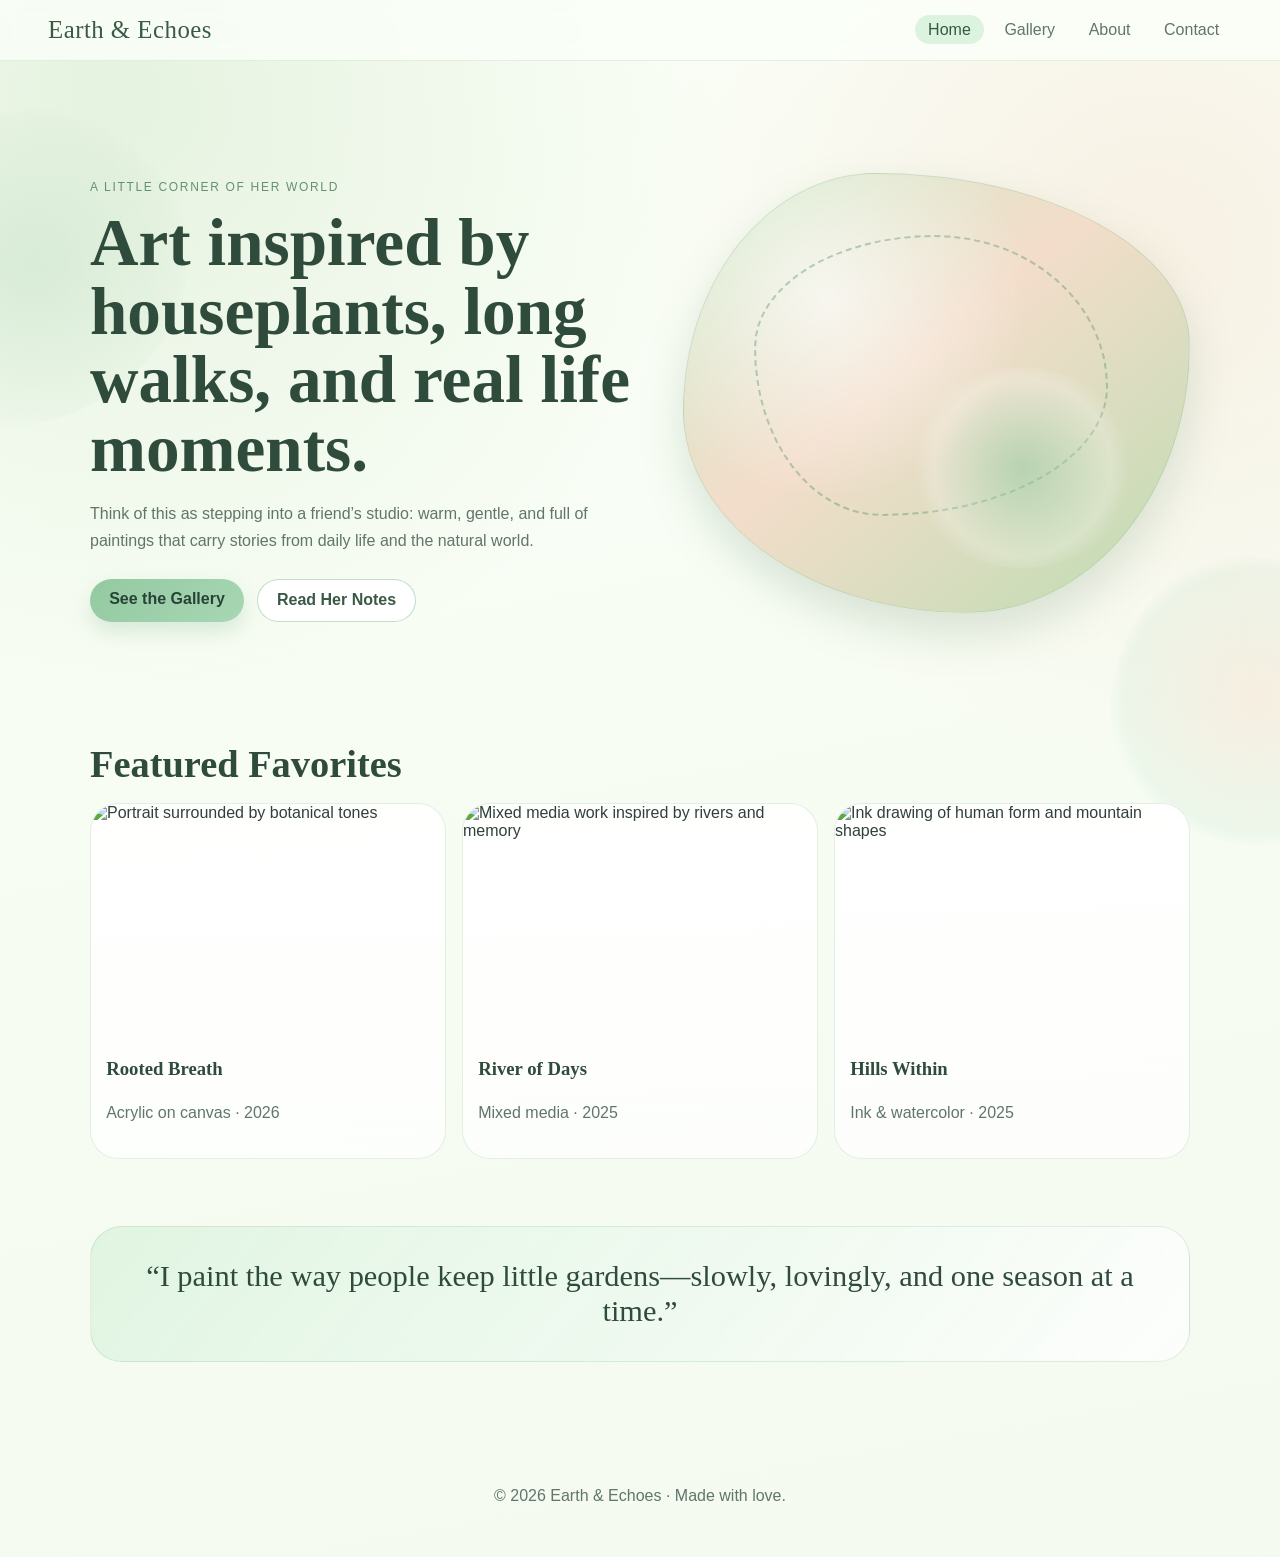
==== index.html @ 9827f24f "Shift portfolio to a homey, airy, plant-inspired aesthetic" ====
<!DOCTYPE html>
<html lang="en">
  <head>
    <meta charset="UTF-8" />
    <meta name="viewport" content="width=device-width, initial-scale=1.0" />
    <title>Earth & Echoes | Art Portfolio</title>
    <link rel="stylesheet" href="style.css" />
  </head>
  <body>
    <header class="site-header">
      <a class="logo" href="index.html">Earth & Echoes</a>
      <button class="menu-toggle" aria-expanded="false" aria-label="Toggle navigation">☰</button>
      <nav class="site-nav">
        <a href="index.html" aria-current="page">Home</a>
        <a href="gallery.html">Gallery</a>
        <a href="about.html">About</a>
        <a href="contact.html">Contact</a>
      </nav>
    </header>

    <main>
      <section class="hero section reveal">
        <div class="hero-content">
          <p class="eyebrow">A little corner of her world</p>
          <h1>Art inspired by houseplants, long walks, and real life moments.</h1>
          <p>
            Think of this as stepping into a friend’s studio: warm, gentle, and full of
            paintings that carry stories from daily life and the natural world.
          </p>
          <div class="hero-actions">
            <a class="button" href="gallery.html">See the Gallery</a>
            <a class="button ghost" href="about.html">Read Her Notes</a>
          </div>
        </div>
        <div class="hero-art" aria-hidden="true"></div>
      </section>

      <section class="section reveal">
        <h2>Featured Favorites</h2>
        <div class="card-grid">
          <article class="card">
            <img src="https://images.unsplash.com/photo-1523419409543-a5e549c1c0f1?auto=format&fit=crop&w=900&q=80" alt="Portrait surrounded by botanical tones" />
            <div class="card-body">
              <h3>Rooted Breath</h3>
              <p>Acrylic on canvas · 2026</p>
            </div>
          </article>
          <article class="card">
            <img src="https://images.unsplash.com/photo-1513366208864-87536b8bd7b4?auto=format&fit=crop&w=900&q=80" alt="Mixed media work inspired by rivers and memory" />
            <div class="card-body">
              <h3>River of Days</h3>
              <p>Mixed media · 2025</p>
            </div>
          </article>
          <article class="card">
            <img src="https://images.unsplash.com/photo-1460661419201-fd4cecdf8a8b?auto=format&fit=crop&w=900&q=80" alt="Ink drawing of human form and mountain shapes" />
            <div class="card-body">
              <h3>Hills Within</h3>
              <p>Ink & watercolor · 2025</p>
            </div>
          </article>
        </div>
      </section>

      <section class="section quote reveal">
        <blockquote>
          “I paint the way people keep little gardens—slowly, lovingly, and one season at a time.”
        </blockquote>
      </section>
    </main>

    <footer class="site-footer">
      <p>© 2026 Earth & Echoes · Made with love.</p>
    </footer>

    <script src="script.js"></script>
  </body>
</html>
---- style.css ----
:root {
  --bg: #f4faef;
  --bg-soft: #fbfff8;
  --panel: rgba(255, 255, 255, 0.76);
  --panel-strong: rgba(255, 255, 255, 0.9);
  --text: #30403a;
  --muted: #61756b;
  --accent: #93c9a1;
  --accent-deep: #69a87f;
  --accent-soft: #dcf3df;
  --leaf: #87bb74;
  --flower: #f5dcc8;
}

* {
  box-sizing: border-box;
}

body {
  margin: 0;
  font-family: "Nunito", "Segoe UI", sans-serif;
  background:
    radial-gradient(circle at 9% 6%, rgba(135, 187, 116, 0.18), transparent 33%),
    radial-gradient(circle at 90% 16%, rgba(245, 220, 200, 0.4), transparent 30%),
    linear-gradient(170deg, var(--bg-soft), var(--bg));
  color: var(--text);
  min-height: 100vh;
  overflow-x: hidden;
}

body::before,
body::after {
  content: "";
  position: fixed;
  z-index: -1;
  pointer-events: none;
}

body::before {
  width: 320px;
  height: 320px;
  left: -130px;
  top: 12vh;
  background: radial-gradient(circle, rgba(147, 201, 161, 0.22) 0%, rgba(147, 201, 161, 0.05) 65%, transparent 72%);
  border-radius: 58% 42% 61% 39% / 43% 44% 56% 57%;
  animation: floaty 14s ease-in-out infinite alternate;
}

body::after {
  width: 290px;
  height: 290px;
  right: -120px;
  bottom: 6vh;
  background: radial-gradient(circle, rgba(245, 220, 200, 0.4) 0%, rgba(147, 201, 161, 0.1) 64%, transparent 72%);
  border-radius: 45% 55% 47% 53% / 55% 40% 60% 45%;
  animation: floaty 16s ease-in-out infinite alternate-reverse;
}

.site-header {
  position: sticky;
  top: 0;
  z-index: 25;
  display: flex;
  align-items: center;
  justify-content: space-between;
  gap: 1rem;
  padding: 0.95rem clamp(1rem, 4vw, 3rem);
  background: rgba(251, 255, 248, 0.82);
  backdrop-filter: blur(10px);
  border-bottom: 1px solid rgba(105, 168, 127, 0.17);
}

.logo {
  color: #3a5a45;
  text-decoration: none;
  font-family: "Cormorant Garamond", Georgia, serif;
  font-size: 1.55rem;
  letter-spacing: 0.02em;
}

.menu-toggle {
  display: none;
  border: 1px solid rgba(105, 168, 127, 0.4);
  background: #ffffff;
  color: #3f5f4a;
  border-radius: 999px;
  padding: 0.35rem 0.7rem;
}

.site-nav {
  display: flex;
  gap: 0.5rem;
}

.site-nav a {
  text-decoration: none;
  color: var(--muted);
  padding: 0.35rem 0.8rem;
  border-radius: 999px;
  transition: background-color 0.2s ease, color 0.2s ease;
}

.site-nav a[aria-current="page"],
.site-nav a:hover {
  color: #355746;
  background: var(--accent-soft);
}

main {
  padding: 0 clamp(1rem, 4vw, 3rem) 4rem;
}

.section {
  max-width: 1100px;
  margin: 0 auto;
  padding: 3.2rem 0 1rem;
}

.hero {
  display: grid;
  grid-template-columns: 1.05fr 0.95fr;
  gap: 2rem;
  align-items: center;
  min-height: 70vh;
}

.eyebrow {
  text-transform: uppercase;
  letter-spacing: 0.14em;
  color: #659172;
  font-size: 0.75rem;
}

h1,
h2,
h3,
blockquote {
  font-family: "Cormorant Garamond", Georgia, serif;
  color: #2f4b3c;
}

h1 {
  font-size: clamp(2.2rem, 6vw, 4.2rem);
  line-height: 1.02;
  margin: 0.35rem 0 0.9rem;
}

h2 {
  margin: 0 0 0.4rem;
  font-size: clamp(1.75rem, 3vw, 2.4rem);
}

p {
  color: var(--muted);
  line-height: 1.72;
}

.hero-art {
  height: min(66vw, 440px);
  border-radius: 38% 62% 44% 56% / 54% 39% 61% 46%;
  background:
    radial-gradient(circle at 28% 28%, rgba(255, 255, 255, 0.7), transparent 42%),
    linear-gradient(140deg, #cdeccb 0%, #f3ddca 44%, #bcdcb2 100%);
  position: relative;
  border: 1px solid rgba(105, 168, 127, 0.2);
  box-shadow: 0 20px 44px rgba(111, 149, 122, 0.24);
  animation: sway 8s ease-in-out infinite;
}

.hero-art::before,
.hero-art::after {
  content: "";
  position: absolute;
}

.hero-art::before {
  inset: 14% 16% 22% 14%;
  border-radius: 51% 49% 64% 36% / 40% 54% 46% 60%;
  border: 2px dashed rgba(103, 152, 117, 0.45);
}

.hero-art::after {
  width: 46%;
  height: 46%;
  right: 10%;
  bottom: 10%;
  border-radius: 50%;
  background: radial-gradient(circle, rgba(147, 201, 161, 0.5) 0%, rgba(255, 255, 255, 0.2) 58%, transparent 70%);
}

.hero-actions {
  margin-top: 1.5rem;
  display: flex;
  gap: 0.8rem;
  flex-wrap: wrap;
}

.button {
  display: inline-block;
  text-decoration: none;
  border: none;
  border-radius: 999px;
  padding: 0.72rem 1.2rem;
  font-weight: 700;
  background: linear-gradient(135deg, var(--accent), #a7d7b3);
  color: #274336;
  box-shadow: 0 10px 20px rgba(129, 184, 145, 0.25);
  cursor: pointer;
}

.button.ghost {
  background: #ffffff;
  border: 1px solid rgba(105, 168, 127, 0.4);
  color: #3a5a45;
  box-shadow: none;
}

.card-grid {
  margin-top: 1.1rem;
  display: grid;
  grid-template-columns: repeat(auto-fit, minmax(220px, 1fr));
  gap: 1rem;
}

.card {
  background: linear-gradient(180deg, var(--panel-strong), var(--panel));
  border: 1px solid rgba(105, 168, 127, 0.18);
  border-radius: 28px;
  overflow: hidden;
  transition: transform 0.25s ease, box-shadow 0.25s ease;
}

.card:hover {
  transform: translateY(-4px);
  box-shadow: 0 16px 30px rgba(133, 171, 142, 0.2);
}

.card img {
  width: 100%;
  height: 220px;
  object-fit: cover;
  display: block;
}

.card-body {
  padding: 0.95rem;
}

.quote {
  text-align: center;
}

blockquote {
  margin: 0;
  padding: 2rem;
  background: linear-gradient(130deg, rgba(220, 243, 223, 0.85), rgba(255, 255, 255, 0.75));
  border: 1px solid rgba(105, 168, 127, 0.2);
  border-radius: 32px;
  font-size: clamp(1.3rem, 2.6vw, 1.9rem);
}

.filters {
  margin: 1rem 0;
  display: flex;
  gap: 0.6rem;
  flex-wrap: wrap;
}

.filter {
  border: 1px solid rgba(105, 168, 127, 0.3);
  background: rgba(255, 255, 255, 0.9);
  color: #3a5a45;
  border-radius: 999px;
  padding: 0.5rem 0.95rem;
}

.filter.active {
  background: linear-gradient(135deg, var(--accent), #a7d7b3);
  color: #274336;
}

.gallery-item.hidden {
  display: none;
}

.about-layout,
.contact-layout {
  display: grid;
  grid-template-columns: 1.1fr 0.9fr;
  gap: 1.4rem;
}

.about-card,
.contact-form {
  background: var(--panel-strong);
  border: 1px solid rgba(105, 168, 127, 0.2);
  border-radius: 24px;
  padding: 1rem;
}

.about-card ul {
  padding-left: 1rem;
  color: var(--muted);
  line-height: 1.8;
}

.contact-form {
  display: grid;
  gap: 0.9rem;
}

input,
textarea {
  width: 100%;
  margin-top: 0.35rem;
  border-radius: 14px;
  border: 1px solid rgba(105, 168, 127, 0.25);
  background: #fcfffb;
  color: #2f4b3c;
  padding: 0.7rem;
}

.site-footer {
  text-align: center;
  padding: 1.5rem 1rem 2rem;
  color: #557264;
}

.reveal {
  opacity: 0;
  transform: translateY(22px);
  transition: opacity 0.8s ease, transform 0.8s ease;
}

.reveal.visible {
  opacity: 1;
  transform: translateY(0);
}

@keyframes floaty {
  from {
    transform: translateY(0) rotate(0deg);
  }
  to {
    transform: translateY(-14px) rotate(8deg);
  }
}

@keyframes sway {
  0%,
  100% {
    border-radius: 38% 62% 44% 56% / 54% 39% 61% 46%;
  }
  50% {
    border-radius: 46% 54% 56% 44% / 44% 56% 44% 56%;
  }
}

@media (max-width: 860px) {
  .menu-toggle {
    display: inline-block;
  }

  .site-nav {
    position: absolute;
    top: 68px;
    right: 1rem;
    flex-direction: column;
    background: rgba(251, 255, 248, 0.98);
    border: 1px solid rgba(105, 168, 127, 0.22);
    border-radius: 20px;
    padding: 0.75rem;
    display: none;
  }

  .site-nav.open {
    display: flex;
  }

  .hero,
  .about-layout,
  .contact-layout {
    grid-template-columns: 1fr;
  }

  .hero-art {
    max-width: 520px;
    margin-inline: auto;
  }
}
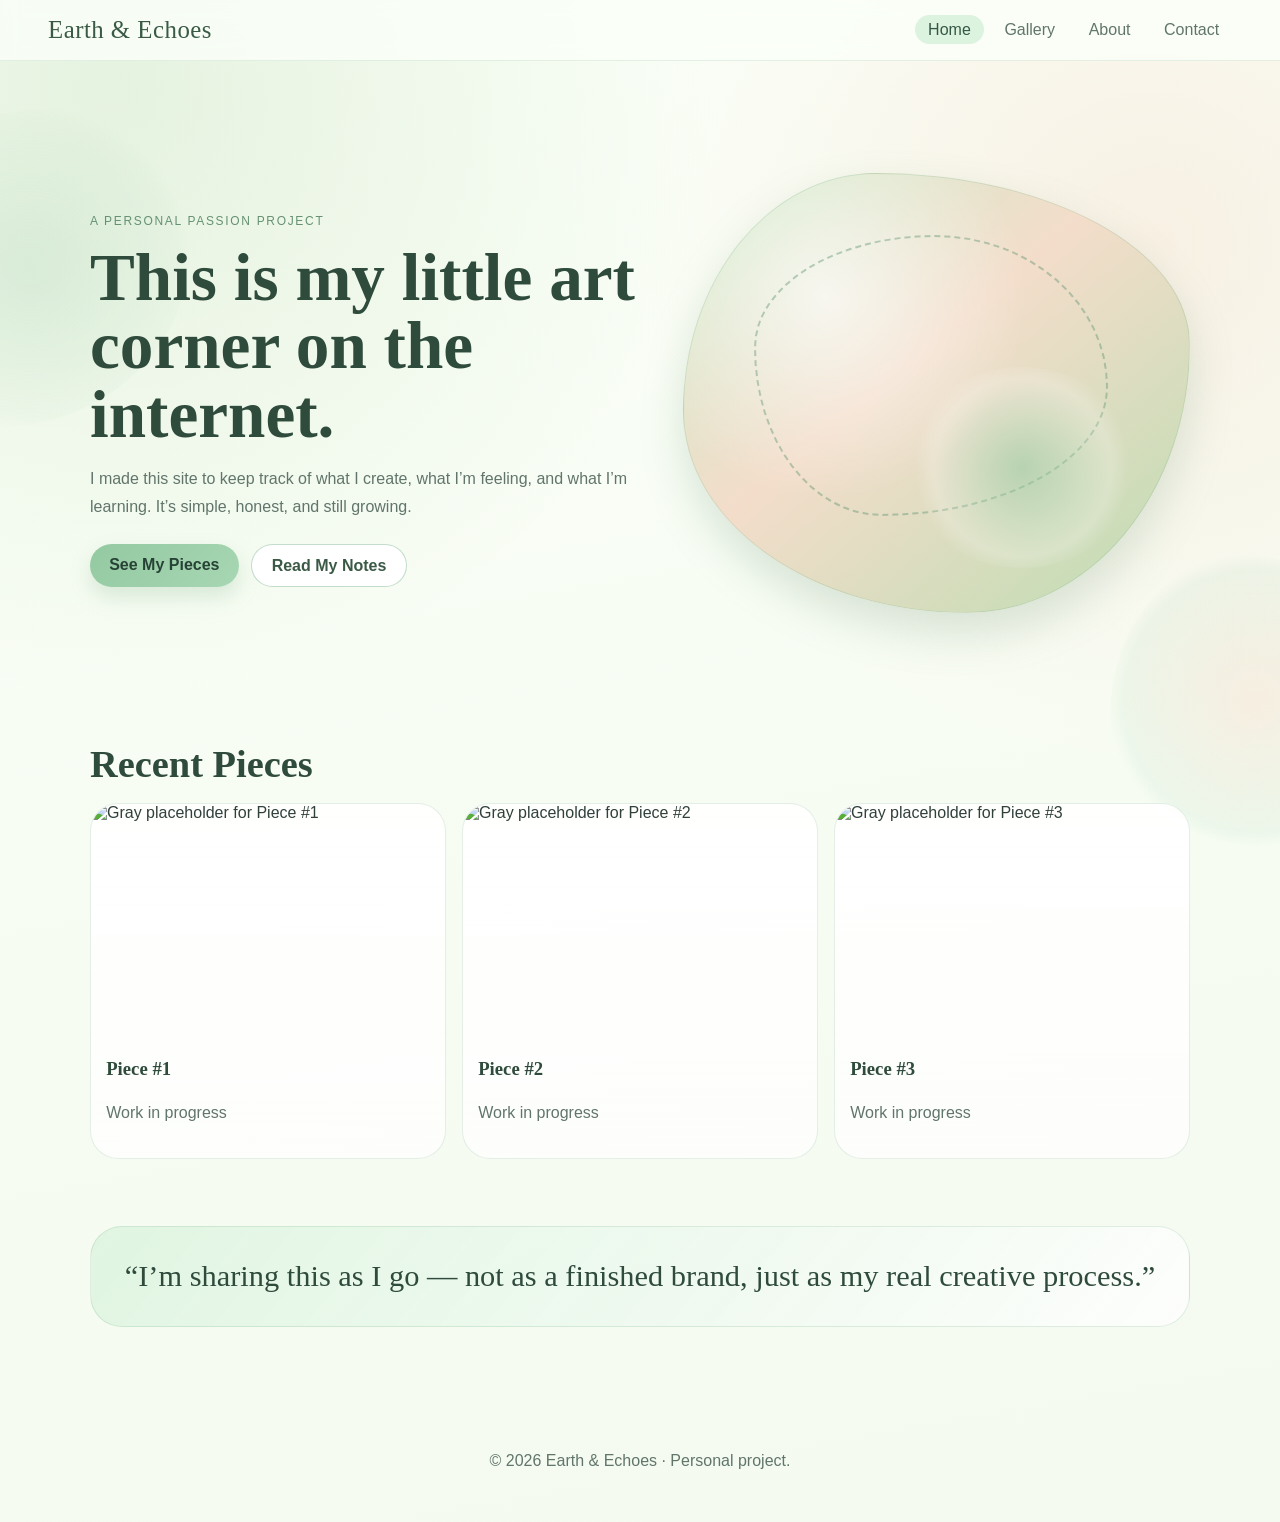
==== commit 70a88690: "Replace filler art with placeholders and simplify site voice" ====
--- a/index.html
+++ b/index.html
@@ -3,7 +3,7 @@
   <head>
     <meta charset="UTF-8" />
     <meta name="viewport" content="width=device-width, initial-scale=1.0" />
-    <title>Earth & Echoes | Art Portfolio</title>
+    <title>Earth & Echoes | Art Journal</title>
     <link rel="stylesheet" href="style.css" />
   </head>
   <body>
@@ -21,42 +21,42 @@
     <main>
       <section class="hero section reveal">
         <div class="hero-content">
-          <p class="eyebrow">A little corner of her world</p>
-          <h1>Art inspired by houseplants, long walks, and real life moments.</h1>
+          <p class="eyebrow">A personal passion project</p>
+          <h1>This is my little art corner on the internet.</h1>
           <p>
-            Think of this as stepping into a friend’s studio: warm, gentle, and full of
-            paintings that carry stories from daily life and the natural world.
+            I made this site to keep track of what I create, what I’m feeling, and what I’m learning.
+            It’s simple, honest, and still growing.
           </p>
           <div class="hero-actions">
-            <a class="button" href="gallery.html">See the Gallery</a>
-            <a class="button ghost" href="about.html">Read Her Notes</a>
+            <a class="button" href="gallery.html">See My Pieces</a>
+            <a class="button ghost" href="about.html">Read My Notes</a>
           </div>
         </div>
         <div class="hero-art" aria-hidden="true"></div>
       </section>
 
       <section class="section reveal">
-        <h2>Featured Favorites</h2>
+        <h2>Recent Pieces</h2>
         <div class="card-grid">
           <article class="card">
-            <img src="https://images.unsplash.com/photo-1523419409543-a5e549c1c0f1?auto=format&fit=crop&w=900&q=80" alt="Portrait surrounded by botanical tones" />
+            <img src="https://placehold.co/900x700/d3d3d3/6b6b6b?text=Piece+%231" alt="Gray placeholder for Piece #1" />
             <div class="card-body">
-              <h3>Rooted Breath</h3>
-              <p>Acrylic on canvas · 2026</p>
+              <h3>Piece #1</h3>
+              <p>Work in progress</p>
             </div>
           </article>
           <article class="card">
-            <img src="https://images.unsplash.com/photo-1513366208864-87536b8bd7b4?auto=format&fit=crop&w=900&q=80" alt="Mixed media work inspired by rivers and memory" />
+            <img src="https://placehold.co/900x700/d3d3d3/6b6b6b?text=Piece+%232" alt="Gray placeholder for Piece #2" />
             <div class="card-body">
-              <h3>River of Days</h3>
-              <p>Mixed media · 2025</p>
+              <h3>Piece #2</h3>
+              <p>Work in progress</p>
             </div>
           </article>
           <article class="card">
-            <img src="https://images.unsplash.com/photo-1460661419201-fd4cecdf8a8b?auto=format&fit=crop&w=900&q=80" alt="Ink drawing of human form and mountain shapes" />
+            <img src="https://placehold.co/900x700/d3d3d3/6b6b6b?text=Piece+%233" alt="Gray placeholder for Piece #3" />
             <div class="card-body">
-              <h3>Hills Within</h3>
-              <p>Ink & watercolor · 2025</p>
+              <h3>Piece #3</h3>
+              <p>Work in progress</p>
             </div>
           </article>
         </div>
@@ -64,13 +64,13 @@
 
       <section class="section quote reveal">
         <blockquote>
-          “I paint the way people keep little gardens—slowly, lovingly, and one season at a time.”
+          “I’m sharing this as I go — not as a finished brand, just as my real creative process.”
         </blockquote>
       </section>
     </main>
 
     <footer class="site-footer">
-      <p>© 2026 Earth & Echoes · Made with love.</p>
+      <p>© 2026 Earth & Echoes · Personal project.</p>
     </footer>
 
     <script src="script.js"></script>
--- a/style.css
+++ b/style.css
@@ -283,6 +283,57 @@
   display: none;
 }
 
+
+.card-link {
+  display: block;
+  text-decoration: none;
+  color: inherit;
+}
+
+.card-link .card-body p {
+  color: #4f6a5b;
+  font-weight: 600;
+}
+
+.back-link {
+  display: inline-block;
+  margin-bottom: 0.8rem;
+  color: #4e775f;
+  text-decoration: none;
+  font-weight: 700;
+}
+
+.artwork-layout h1 {
+  margin-bottom: 1.2rem;
+}
+
+.artwork-grid {
+  display: grid;
+  grid-template-columns: 1.05fr 0.95fr;
+  gap: 1.2rem;
+}
+
+.artwork-image-wrap,
+.artwork-notes {
+  background: var(--panel-strong);
+  border: 1px solid rgba(105, 168, 127, 0.2);
+  border-radius: 24px;
+  padding: 0.9rem;
+}
+
+.artwork-image-wrap img {
+  width: 100%;
+  border-radius: 16px;
+  display: block;
+  object-fit: cover;
+  max-height: 620px;
+}
+
+.artwork-notes h2 {
+  margin-top: 0.1rem;
+  margin-bottom: 0.5rem;
+}
+
 .about-layout,
 .contact-layout {
   display: grid;
@@ -379,7 +430,8 @@
 
   .hero,
   .about-layout,
-  .contact-layout {
+  .contact-layout,
+  .artwork-grid {
     grid-template-columns: 1fr;
   }
 
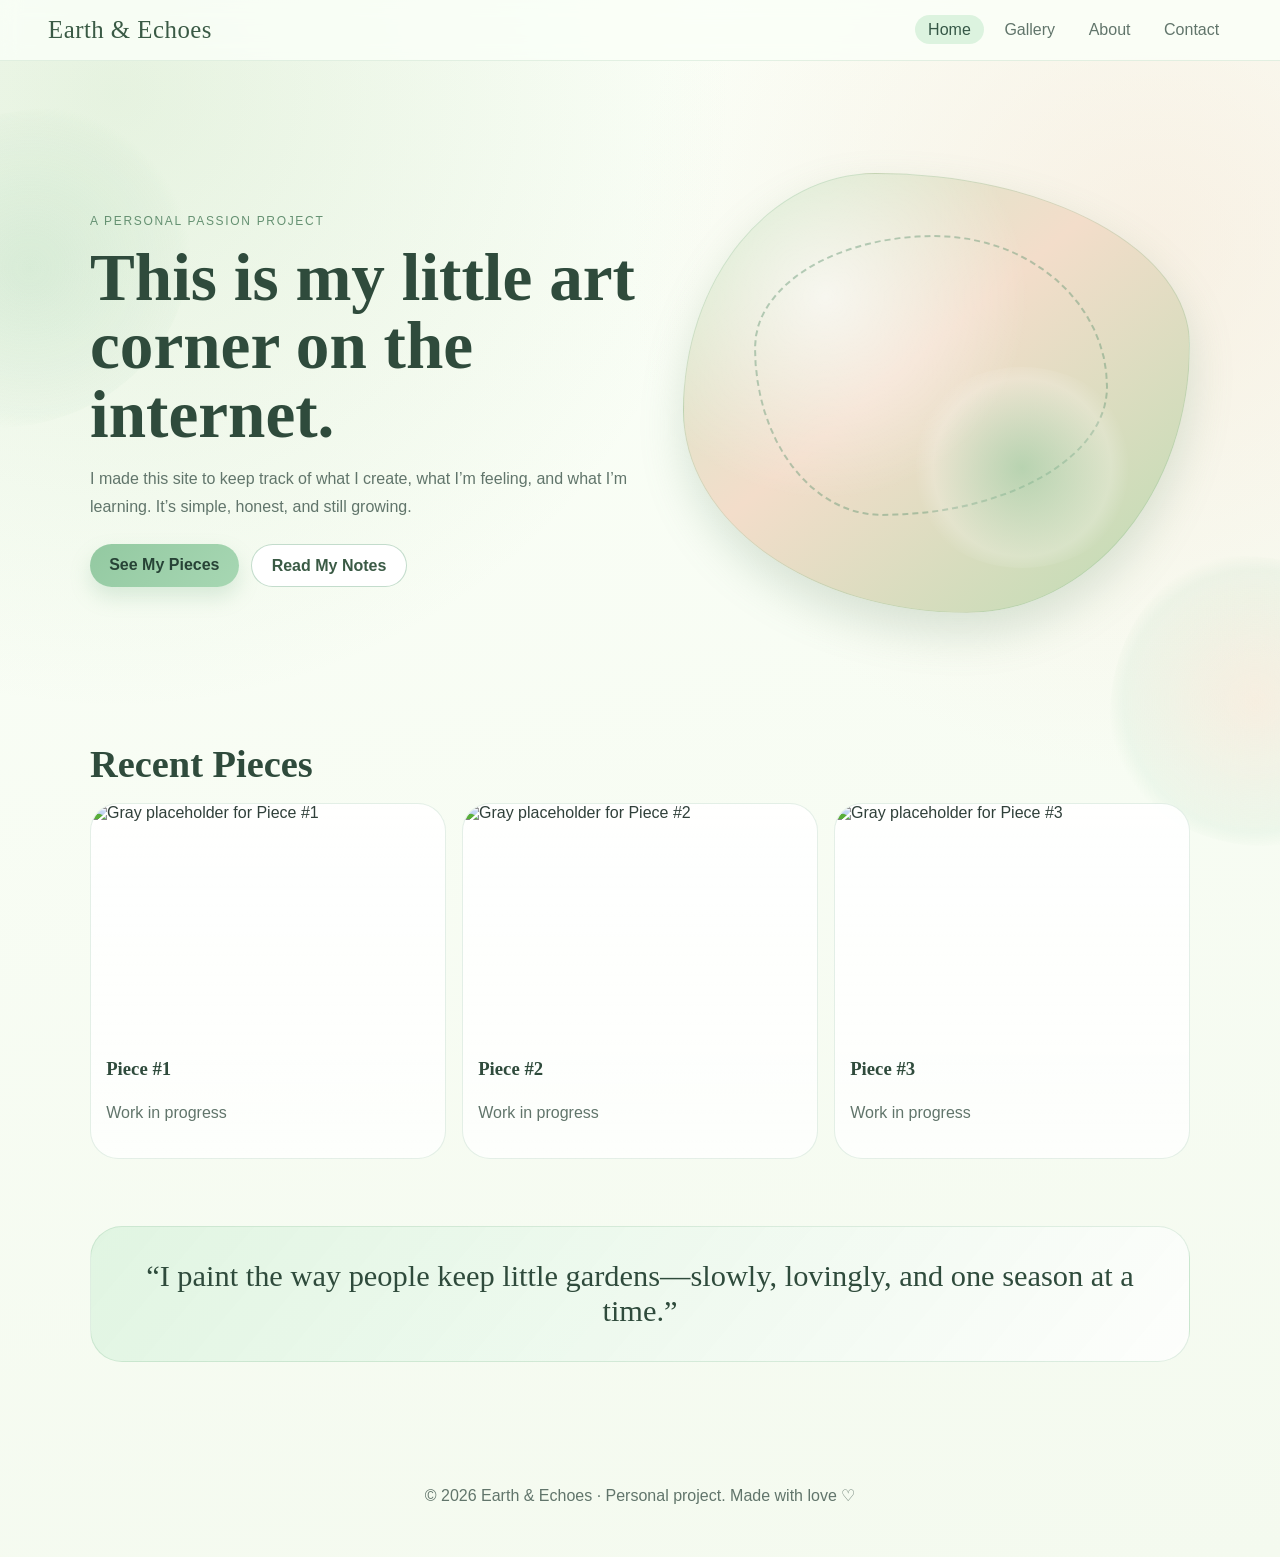
==== commit 1facd2e4: "Merge branch 'main' into codex/create-art-portfolio-web-page" ====
--- a/index.html
+++ b/index.html
@@ -64,13 +64,13 @@
 
       <section class="section quote reveal">
         <blockquote>
-          “I’m sharing this as I go — not as a finished brand, just as my real creative process.”
+          “I paint the way people keep little gardens—slowly, lovingly, and one season at a time.”
         </blockquote>
       </section>
     </main>
 
     <footer class="site-footer">
-      <p>© 2026 Earth & Echoes · Personal project.</p>
+      <p>© 2026 Earth & Echoes · Personal project. Made with love ♡</p>
     </footer>
 
     <script src="script.js"></script>
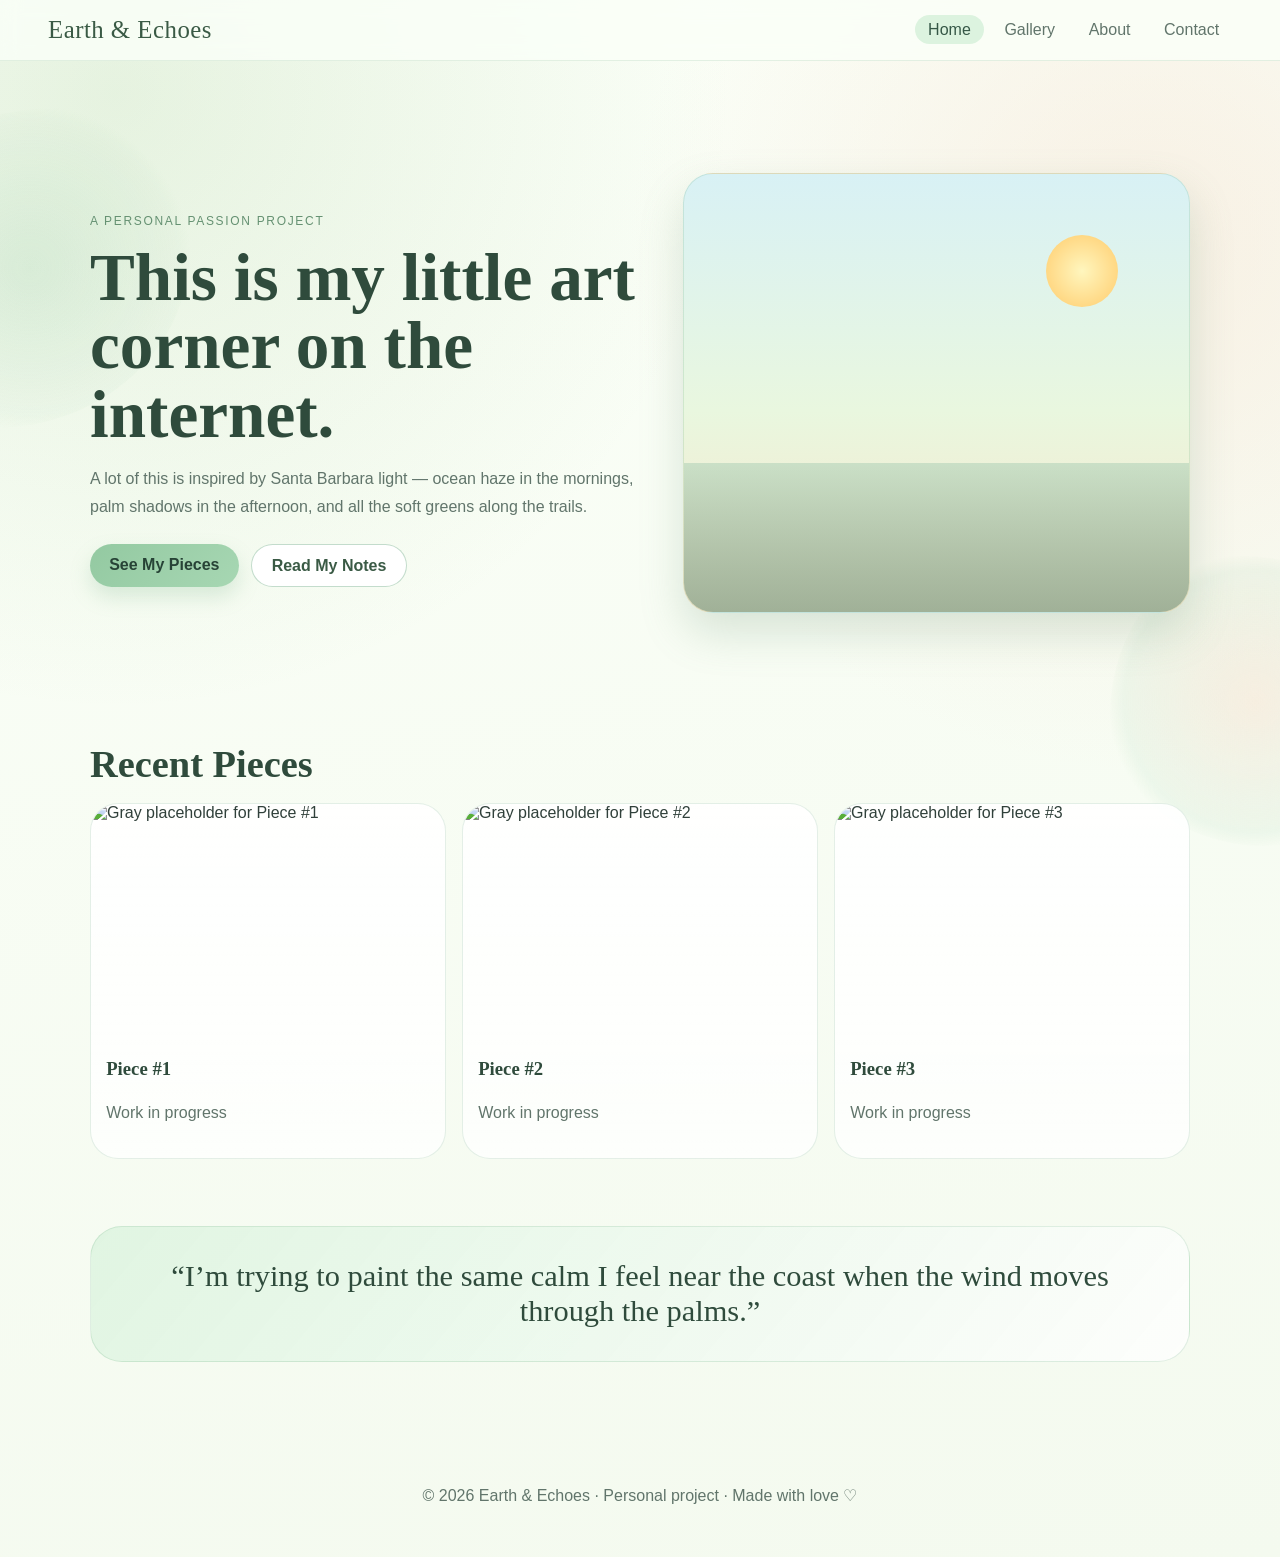
==== commit 2f7ab16f: "Use tropical palm clipart hero, add greenery accents, and unify footer tagline" ====
--- a/index.html
+++ b/index.html
@@ -24,15 +24,21 @@
           <p class="eyebrow">A personal passion project</p>
           <h1>This is my little art corner on the internet.</h1>
           <p>
-            I made this site to keep track of what I create, what I’m feeling, and what I’m learning.
-            It’s simple, honest, and still growing.
+            A lot of this is inspired by Santa Barbara light — ocean haze in the mornings,
+            palm shadows in the afternoon, and all the soft greens along the trails.
           </p>
           <div class="hero-actions">
             <a class="button" href="gallery.html">See My Pieces</a>
             <a class="button ghost" href="about.html">Read My Notes</a>
           </div>
         </div>
-        <div class="hero-art" aria-hidden="true"></div>
+        <div class="hero-art" aria-hidden="true">
+          <span class="sun"></span>
+          <img class="palm-clipart" src="https://www.svgrepo.com/show/530671/palm-tree.svg" alt="" />
+          <img class="leaf-clipart leaf-a" src="https://www.svgrepo.com/show/475682/leaf.svg" alt="" />
+          <img class="leaf-clipart leaf-b" src="https://www.svgrepo.com/show/475682/leaf.svg" alt="" />
+          <span class="horizon"></span>
+        </div>
       </section>
 
       <section class="section reveal">
@@ -64,13 +70,13 @@
 
       <section class="section quote reveal">
         <blockquote>
-          “I paint the way people keep little gardens—slowly, lovingly, and one season at a time.”
+          “I’m trying to paint the same calm I feel near the coast when the wind moves through the palms.”
         </blockquote>
       </section>
     </main>
 
     <footer class="site-footer">
-      <p>© 2026 Earth & Echoes · Personal project. Made with love ♡</p>
+      <p>© 2026 Earth & Echoes · Personal project · Made with love ♡</p>
     </footer>
 
     <script src="script.js"></script>
--- a/style.css
+++ b/style.css
@@ -108,6 +108,33 @@
 
 main {
   padding: 0 clamp(1rem, 4vw, 3rem) 4rem;
+  position: relative;
+}
+
+main::before,
+main::after {
+  content: "";
+  position: fixed;
+  width: 170px;
+  height: 170px;
+  pointer-events: none;
+  z-index: -1;
+  opacity: 0.35;
+  background-image: url("https://www.svgrepo.com/show/475682/leaf.svg");
+  background-size: contain;
+  background-repeat: no-repeat;
+}
+
+main::before {
+  left: 10px;
+  bottom: 90px;
+  transform: rotate(-10deg);
+}
+
+main::after {
+  right: 12px;
+  top: 130px;
+  transform: rotate(16deg) scaleX(-1);
 }
 
 .section {
@@ -157,35 +184,57 @@
 
 .hero-art {
   height: min(66vw, 440px);
-  border-radius: 38% 62% 44% 56% / 54% 39% 61% 46%;
-  background:
-    radial-gradient(circle at 28% 28%, rgba(255, 255, 255, 0.7), transparent 42%),
-    linear-gradient(140deg, #cdeccb 0%, #f3ddca 44%, #bcdcb2 100%);
+  border-radius: 30px;
+  background: linear-gradient(180deg, #d8f1f5 0%, #e9f7df 54%, #f8e5c9 100%);
   position: relative;
   border: 1px solid rgba(105, 168, 127, 0.2);
   box-shadow: 0 20px 44px rgba(111, 149, 122, 0.24);
-  animation: sway 8s ease-in-out infinite;
-}
-
-.hero-art::before,
-.hero-art::after {
-  content: "";
+  overflow: hidden;
+}
+
+.hero-art .sun {
   position: absolute;
-}
-
-.hero-art::before {
-  inset: 14% 16% 22% 14%;
-  border-radius: 51% 49% 64% 36% / 40% 54% 46% 60%;
-  border: 2px dashed rgba(103, 152, 117, 0.45);
-}
-
-.hero-art::after {
-  width: 46%;
-  height: 46%;
+  top: 14%;
+  right: 14%;
+  width: 72px;
+  height: 72px;
+  border-radius: 50%;
+  background: radial-gradient(circle, #fff6be 0%, #ffd884 70%);
+}
+
+.hero-art .horizon {
+  position: absolute;
+  left: 0;
+  right: 0;
+  bottom: 0;
+  height: 34%;
+  background: linear-gradient(180deg, rgba(98, 168, 143, 0.25), rgba(88, 134, 111, 0.55));
+}
+
+.hero-art .palm-clipart {
+  position: absolute;
+  width: 185px;
+  left: 38%;
+  bottom: 13%;
+  filter: drop-shadow(0 8px 8px rgba(0, 0, 0, 0.1));
+}
+
+.hero-art .leaf-clipart {
+  position: absolute;
+  width: 86px;
+  opacity: 0.75;
+}
+
+.hero-art .leaf-a {
+  left: 8%;
+  bottom: 26%;
+  transform: rotate(-16deg);
+}
+
+.hero-art .leaf-b {
   right: 10%;
-  bottom: 10%;
-  border-radius: 50%;
-  background: radial-gradient(circle, rgba(147, 201, 161, 0.5) 0%, rgba(255, 255, 255, 0.2) 58%, transparent 70%);
+  top: 34%;
+  transform: rotate(22deg) scaleX(-1);
 }
 
 .hero-actions {
@@ -397,16 +446,6 @@
   }
 }
 
-@keyframes sway {
-  0%,
-  100% {
-    border-radius: 38% 62% 44% 56% / 54% 39% 61% 46%;
-  }
-  50% {
-    border-radius: 46% 54% 56% 44% / 44% 56% 44% 56%;
-  }
-}
-
 @media (max-width: 860px) {
   .menu-toggle {
     display: inline-block;
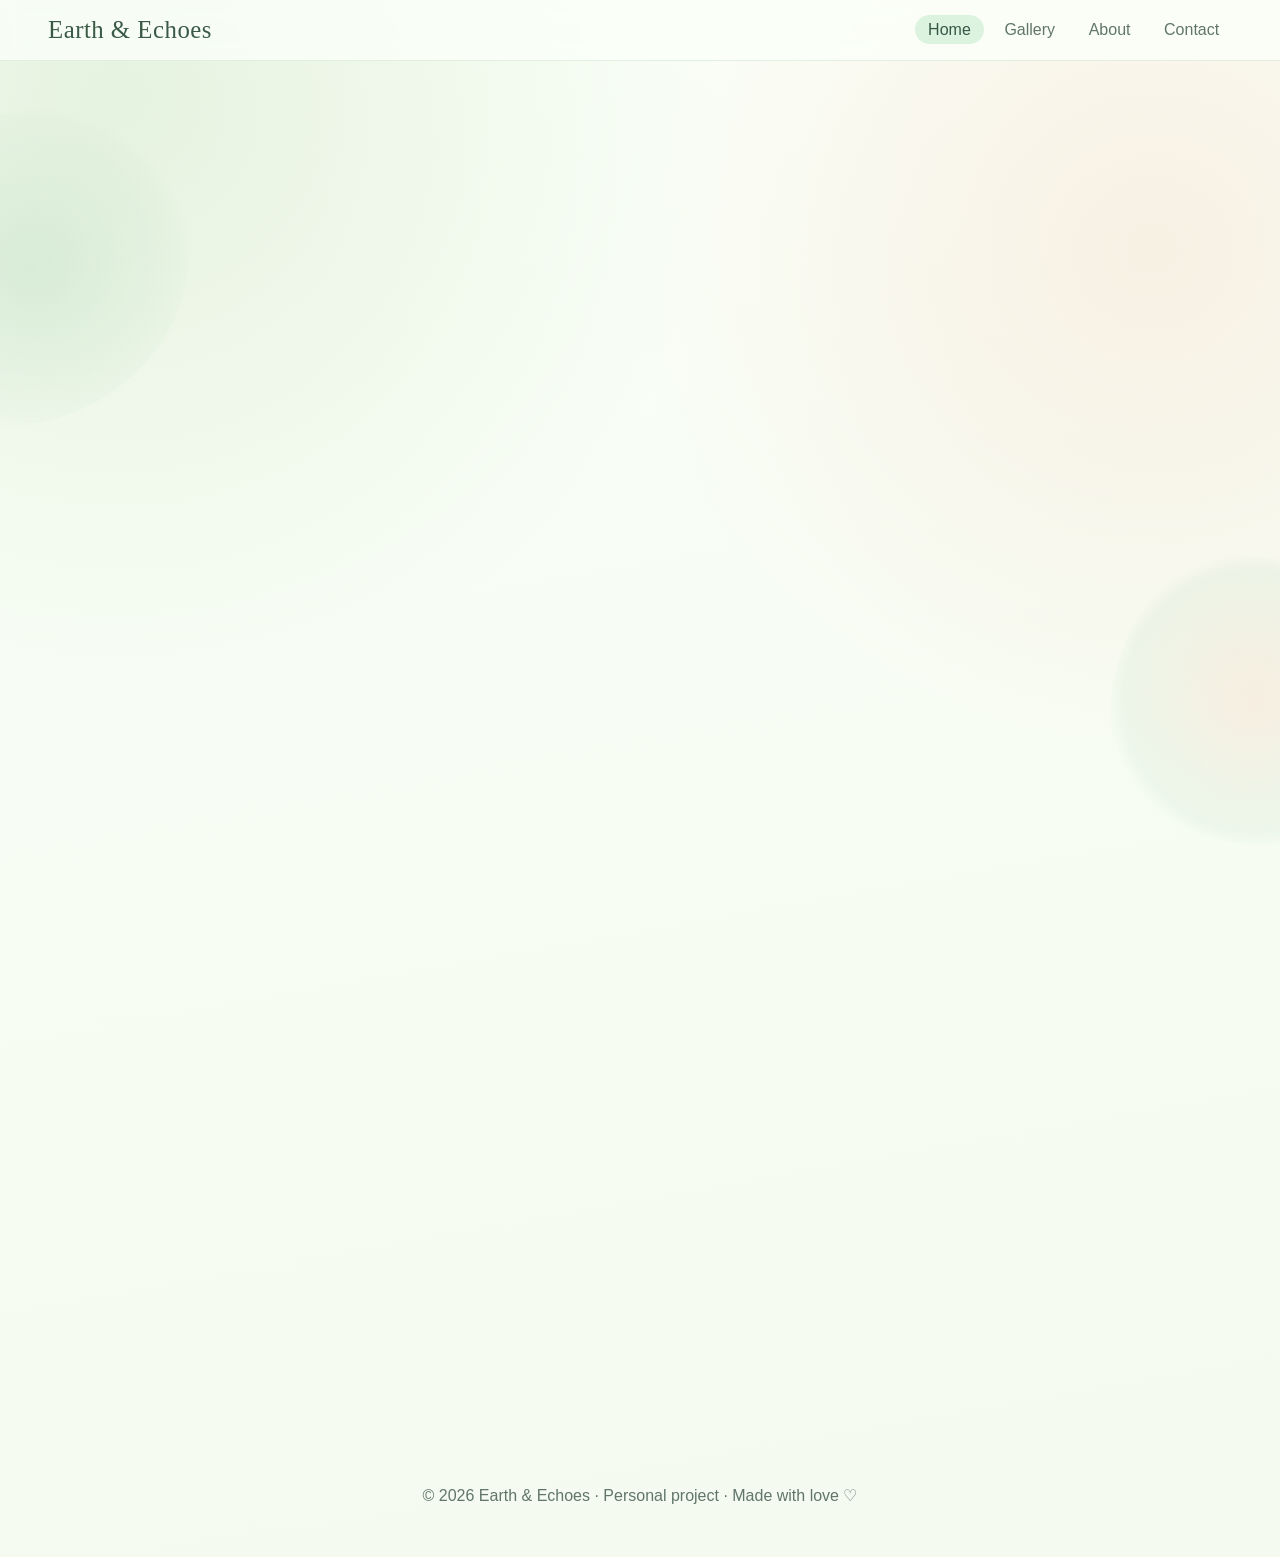
==== commit 1fd45c7a: "Merge branch 'main' into codex/create-art-portfolio-web-page" ====
--- a/index.html
+++ b/index.html
@@ -24,21 +24,15 @@
           <p class="eyebrow">A personal passion project</p>
           <h1>This is my little art corner on the internet.</h1>
           <p>
-            A lot of this is inspired by Santa Barbara light — ocean haze in the mornings,
-            palm shadows in the afternoon, and all the soft greens along the trails.
+            I made this site to keep track of what I create, what I’m feeling, and what I’m learning.
+            It’s simple, honest, and still growing.
           </p>
           <div class="hero-actions">
             <a class="button" href="gallery.html">See My Pieces</a>
             <a class="button ghost" href="about.html">Read My Notes</a>
           </div>
         </div>
-        <div class="hero-art" aria-hidden="true">
-          <span class="sun"></span>
-          <img class="palm-clipart" src="https://www.svgrepo.com/show/530671/palm-tree.svg" alt="" />
-          <img class="leaf-clipart leaf-a" src="https://www.svgrepo.com/show/475682/leaf.svg" alt="" />
-          <img class="leaf-clipart leaf-b" src="https://www.svgrepo.com/show/475682/leaf.svg" alt="" />
-          <span class="horizon"></span>
-        </div>
+        <div class="hero-art" aria-hidden="true"></div>
       </section>
 
       <section class="section reveal">
@@ -70,7 +64,7 @@
 
       <section class="section quote reveal">
         <blockquote>
-          “I’m trying to paint the same calm I feel near the coast when the wind moves through the palms.”
+          “I paint the way people keep little gardens—slowly, lovingly, and one season at a time.”
         </blockquote>
       </section>
     </main>
--- a/style.css
+++ b/style.css
@@ -184,57 +184,35 @@
 
 .hero-art {
   height: min(66vw, 440px);
-  border-radius: 30px;
-  background: linear-gradient(180deg, #d8f1f5 0%, #e9f7df 54%, #f8e5c9 100%);
+  border-radius: 38% 62% 44% 56% / 54% 39% 61% 46%;
+  background:
+    radial-gradient(circle at 28% 28%, rgba(255, 255, 255, 0.7), transparent 42%),
+    linear-gradient(140deg, #cdeccb 0%, #f3ddca 44%, #bcdcb2 100%);
   position: relative;
   border: 1px solid rgba(105, 168, 127, 0.2);
   box-shadow: 0 20px 44px rgba(111, 149, 122, 0.24);
-  overflow: hidden;
-}
-
-.hero-art .sun {
+  animation: sway 8s ease-in-out infinite;
+}
+
+.hero-art::before,
+.hero-art::after {
+  content: "";
   position: absolute;
-  top: 14%;
-  right: 14%;
-  width: 72px;
-  height: 72px;
+}
+
+.hero-art::before {
+  inset: 14% 16% 22% 14%;
+  border-radius: 51% 49% 64% 36% / 40% 54% 46% 60%;
+  border: 2px dashed rgba(103, 152, 117, 0.45);
+}
+
+.hero-art::after {
+  width: 46%;
+  height: 46%;
+  right: 10%;
+  bottom: 10%;
   border-radius: 50%;
-  background: radial-gradient(circle, #fff6be 0%, #ffd884 70%);
-}
-
-.hero-art .horizon {
-  position: absolute;
-  left: 0;
-  right: 0;
-  bottom: 0;
-  height: 34%;
-  background: linear-gradient(180deg, rgba(98, 168, 143, 0.25), rgba(88, 134, 111, 0.55));
-}
-
-.hero-art .palm-clipart {
-  position: absolute;
-  width: 185px;
-  left: 38%;
-  bottom: 13%;
-  filter: drop-shadow(0 8px 8px rgba(0, 0, 0, 0.1));
-}
-
-.hero-art .leaf-clipart {
-  position: absolute;
-  width: 86px;
-  opacity: 0.75;
-}
-
-.hero-art .leaf-a {
-  left: 8%;
-  bottom: 26%;
-  transform: rotate(-16deg);
-}
-
-.hero-art .leaf-b {
-  right: 10%;
-  top: 34%;
-  transform: rotate(22deg) scaleX(-1);
+  background: radial-gradient(circle, rgba(147, 201, 161, 0.5) 0%, rgba(255, 255, 255, 0.2) 58%, transparent 70%);
 }
 
 .hero-actions {
@@ -446,6 +424,16 @@
   }
 }
 
+@keyframes sway {
+  0%,
+  100% {
+    border-radius: 38% 62% 44% 56% / 54% 39% 61% 46%;
+  }
+  50% {
+    border-radius: 46% 54% 56% 44% / 44% 56% 44% 56%;
+  }
+}
+
 @media (max-width: 860px) {
   .menu-toggle {
     display: inline-block;
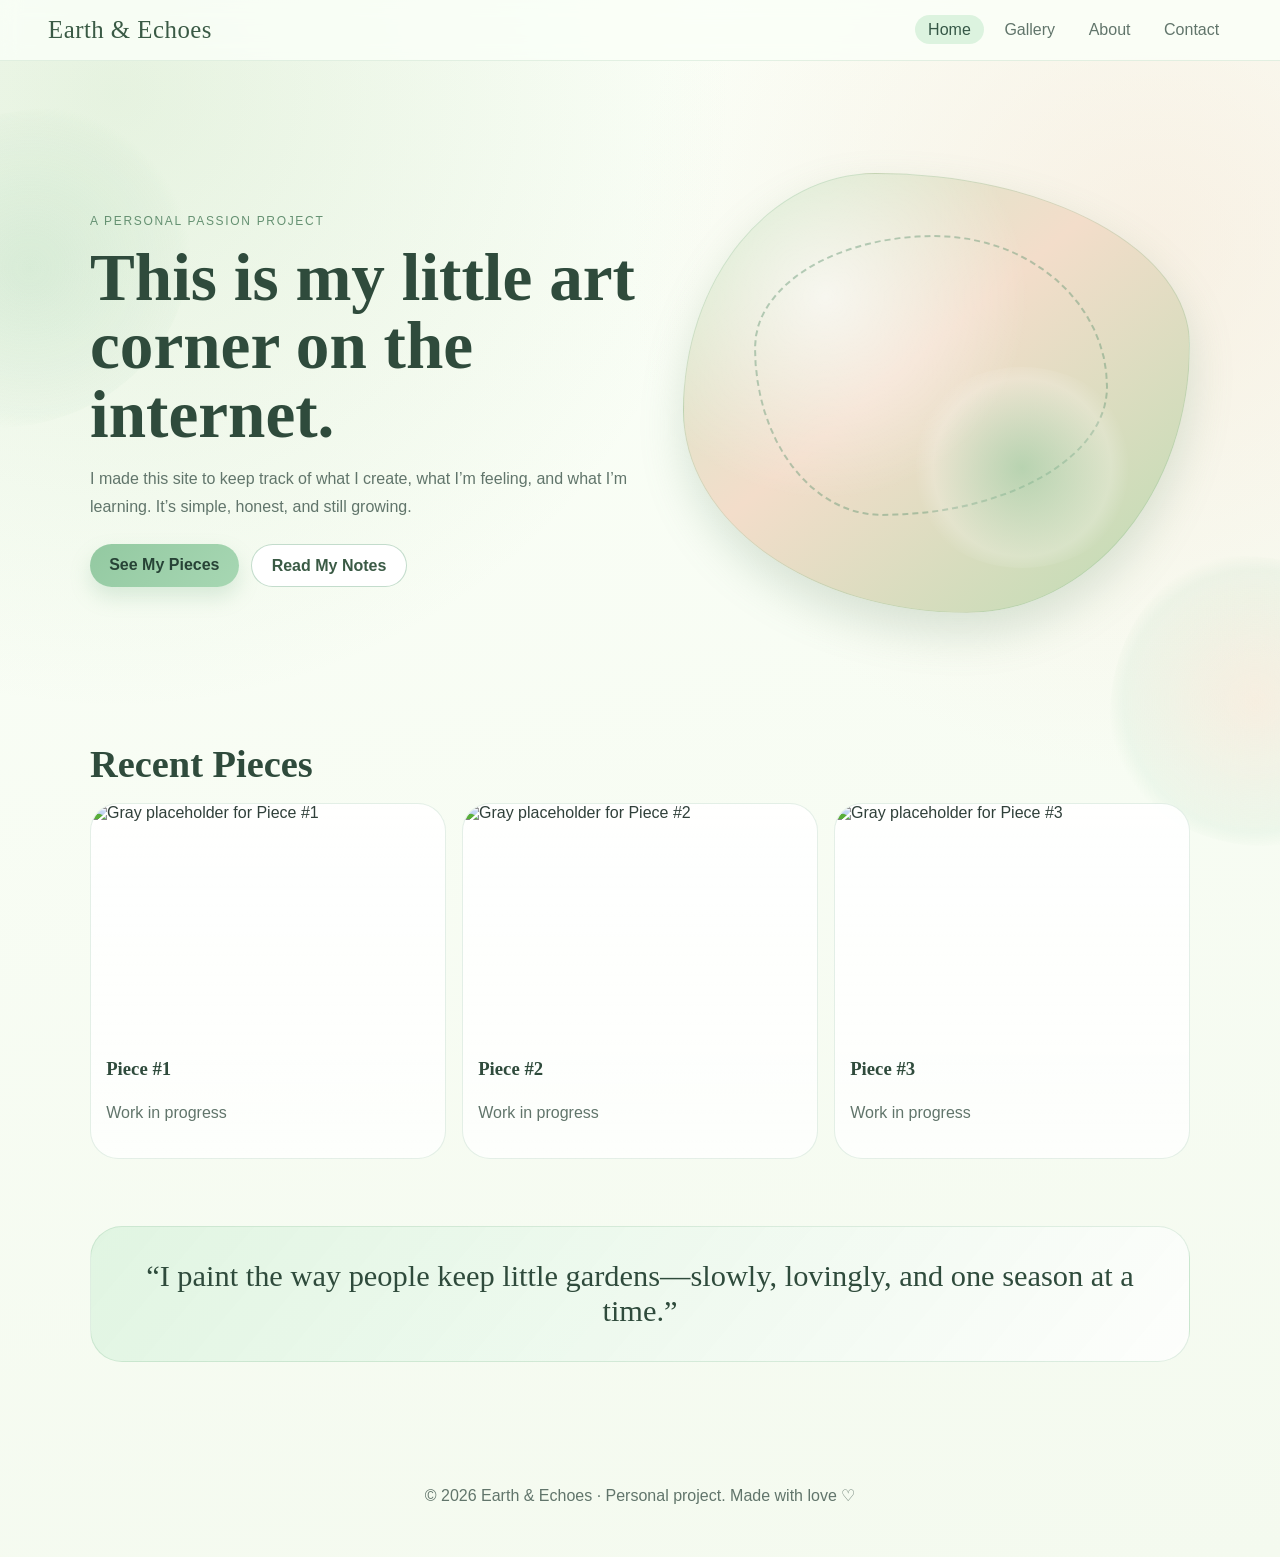
==== commit 35c74d6c: "Revert "Add gallery, artwork, about, contact pages with styles, data, and interactivity"" ====
--- a/index.html
+++ b/index.html
@@ -70,7 +70,7 @@
     </main>
 
     <footer class="site-footer">
-      <p>© 2026 Earth & Echoes · Personal project · Made with love ♡</p>
+      <p>© 2026 Earth & Echoes · Personal project. Made with love ♡</p>
     </footer>
 
     <script src="script.js"></script>
--- a/style.css
+++ b/style.css
@@ -108,33 +108,6 @@
 
 main {
   padding: 0 clamp(1rem, 4vw, 3rem) 4rem;
-  position: relative;
-}
-
-main::before,
-main::after {
-  content: "";
-  position: fixed;
-  width: 170px;
-  height: 170px;
-  pointer-events: none;
-  z-index: -1;
-  opacity: 0.35;
-  background-image: url("https://www.svgrepo.com/show/475682/leaf.svg");
-  background-size: contain;
-  background-repeat: no-repeat;
-}
-
-main::before {
-  left: 10px;
-  bottom: 90px;
-  transform: rotate(-10deg);
-}
-
-main::after {
-  right: 12px;
-  top: 130px;
-  transform: rotate(16deg) scaleX(-1);
 }
 
 .section {
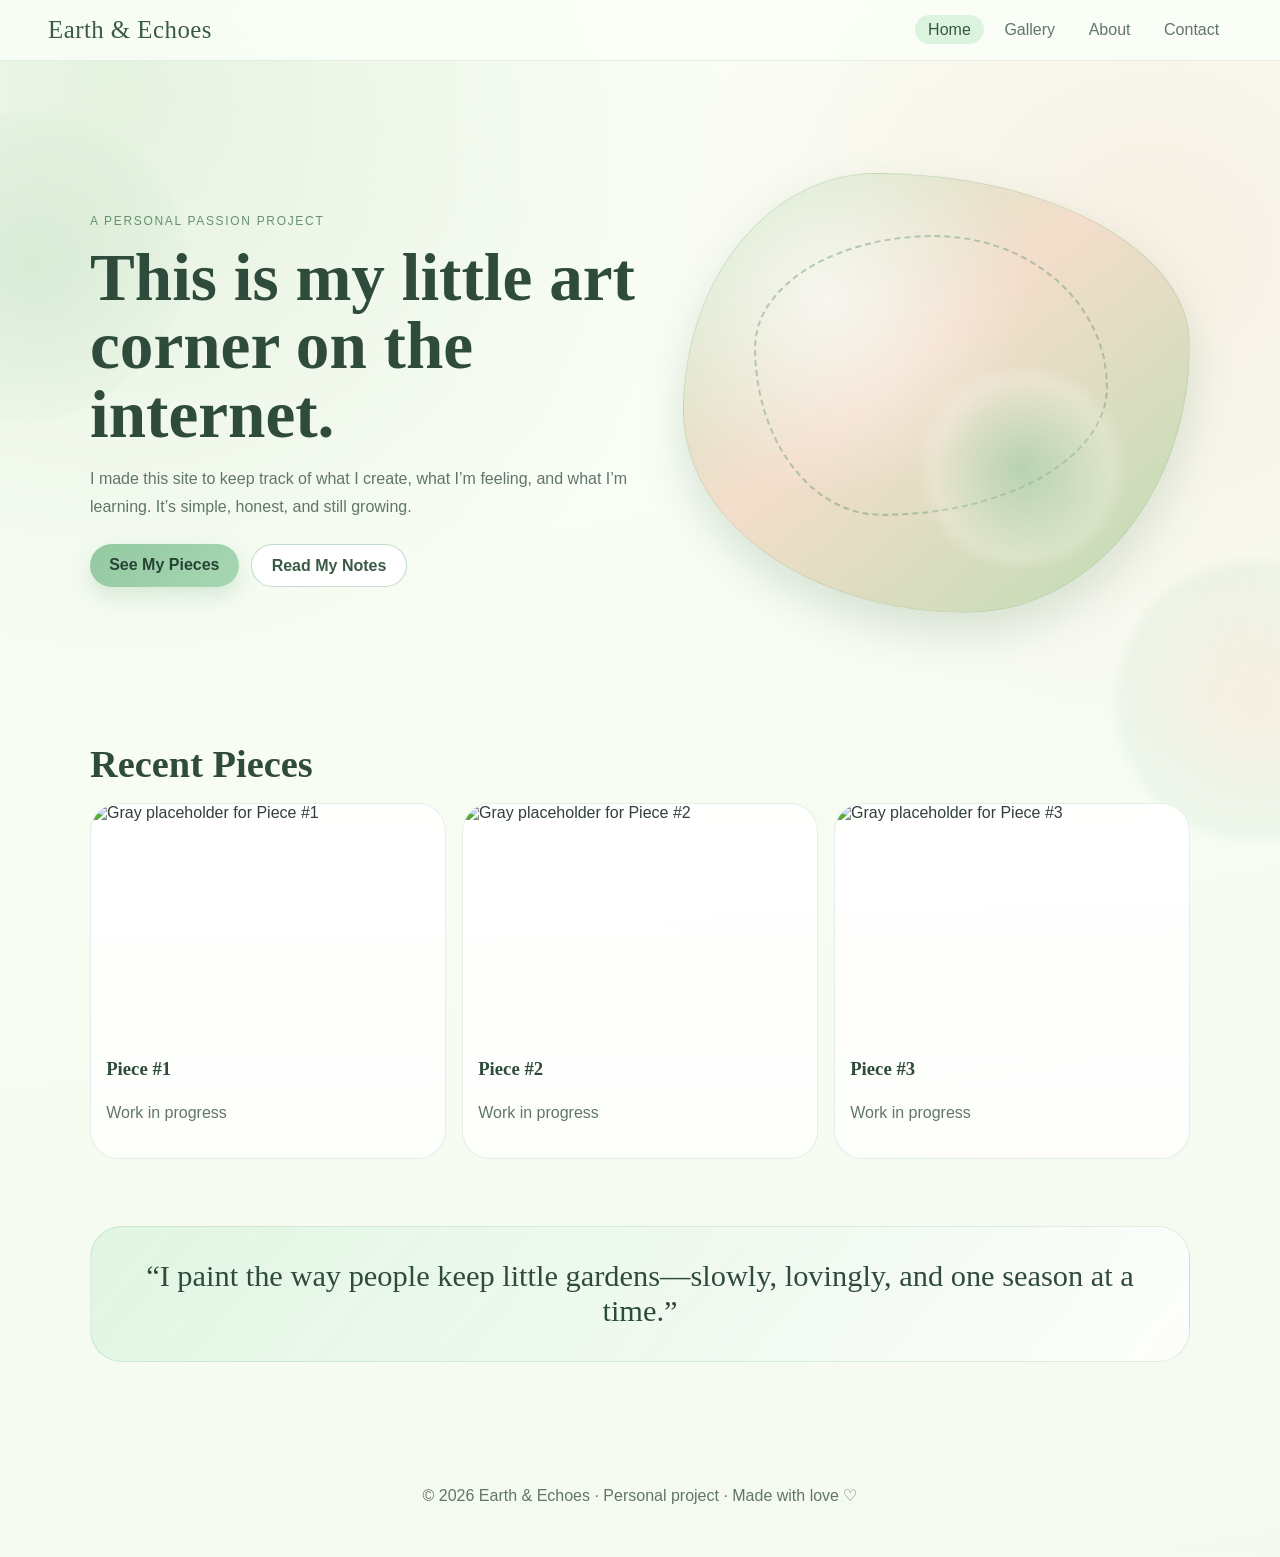
==== commit e659ce3f: "Update footer text for clarity" ====
--- a/index.html
+++ b/index.html
@@ -70,7 +70,7 @@
     </main>
 
     <footer class="site-footer">
-      <p>© 2026 Earth & Echoes · Personal project. Made with love ♡</p>
+      <p>© 2026 Earth & Echoes · Personal project · Made with love ♡</p>
     </footer>
 
     <script src="script.js"></script>
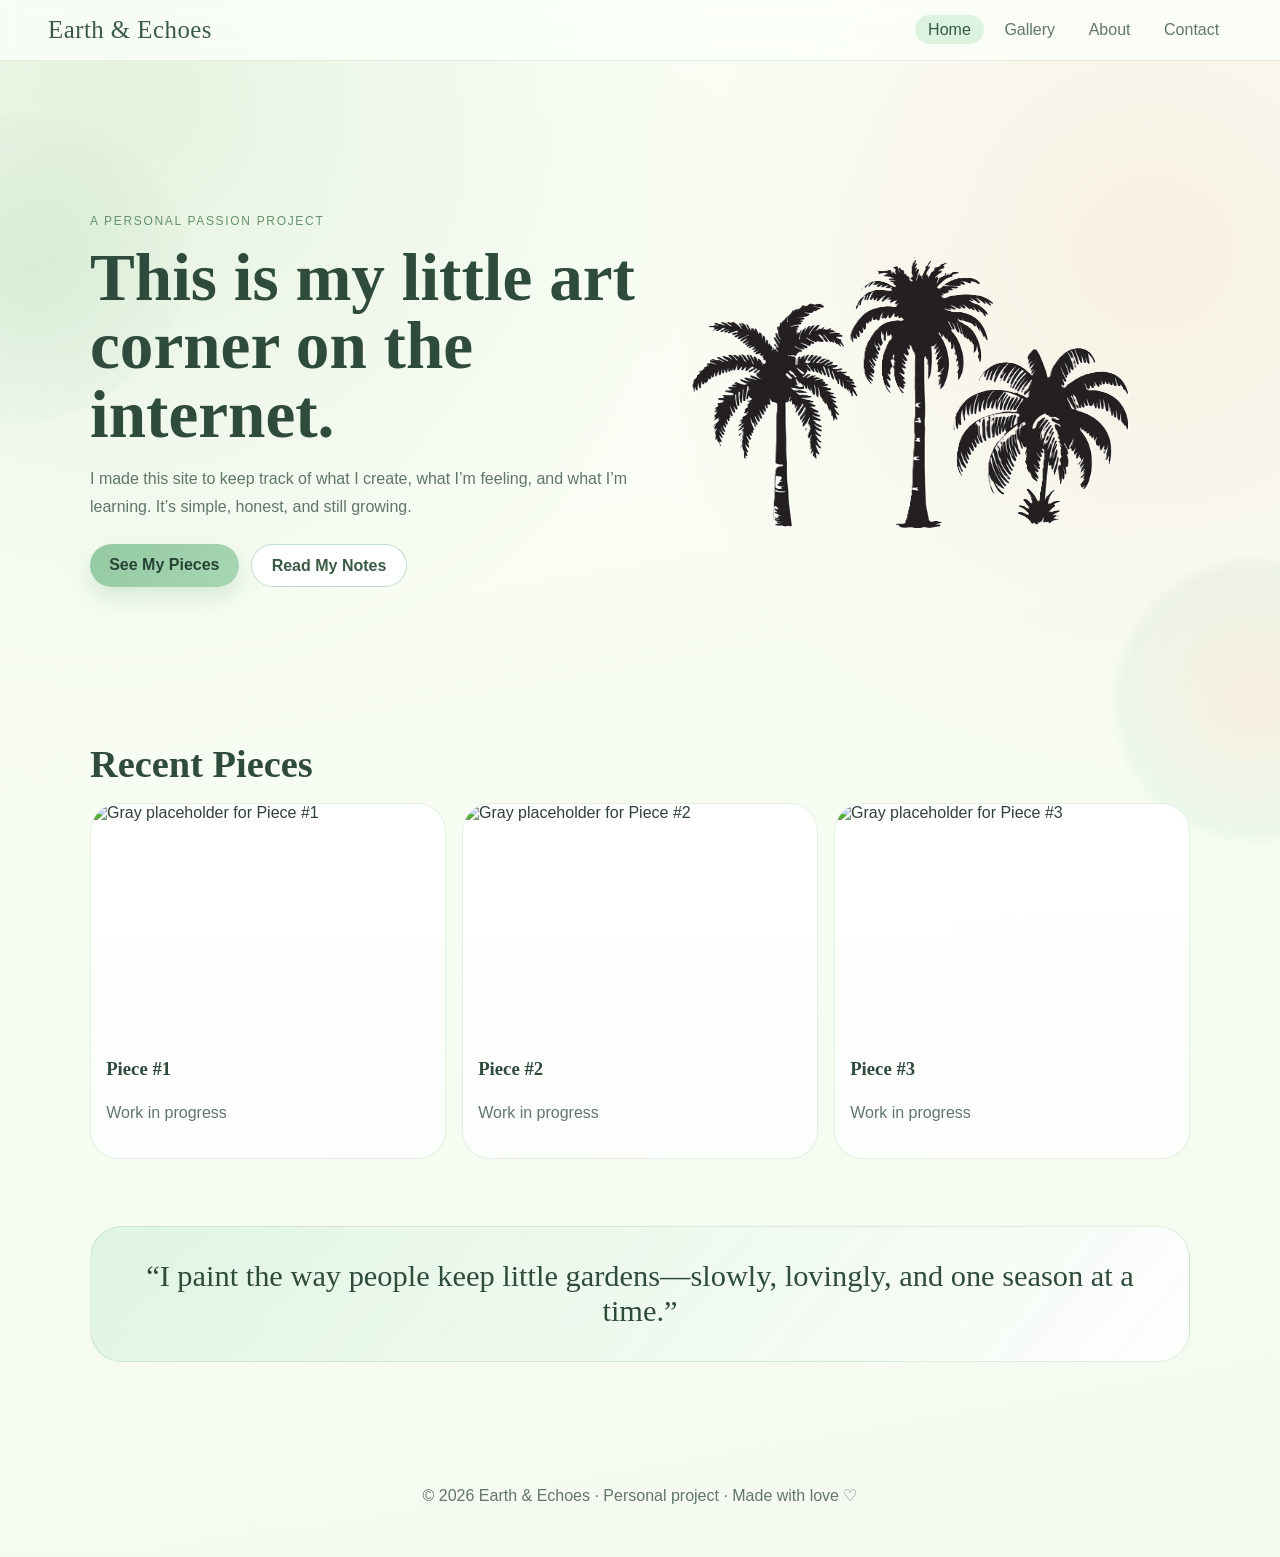
==== commit 6887b44c: "Replace hero-art div with palm tree image Replaced the hero-art div with an image of a palm tree." ====
--- a/index.html
+++ b/index.html
@@ -32,7 +32,10 @@
             <a class="button ghost" href="about.html">Read My Notes</a>
           </div>
         </div>
-        <div class="hero-art" aria-hidden="true"></div>
+        <!-- <div class="hero-art" aria-hidden="true"></div> -->
+        <div> 
+          <img src="palm-tree-drawing.png">
+        </div>
       </section>
 
       <section class="section reveal">
